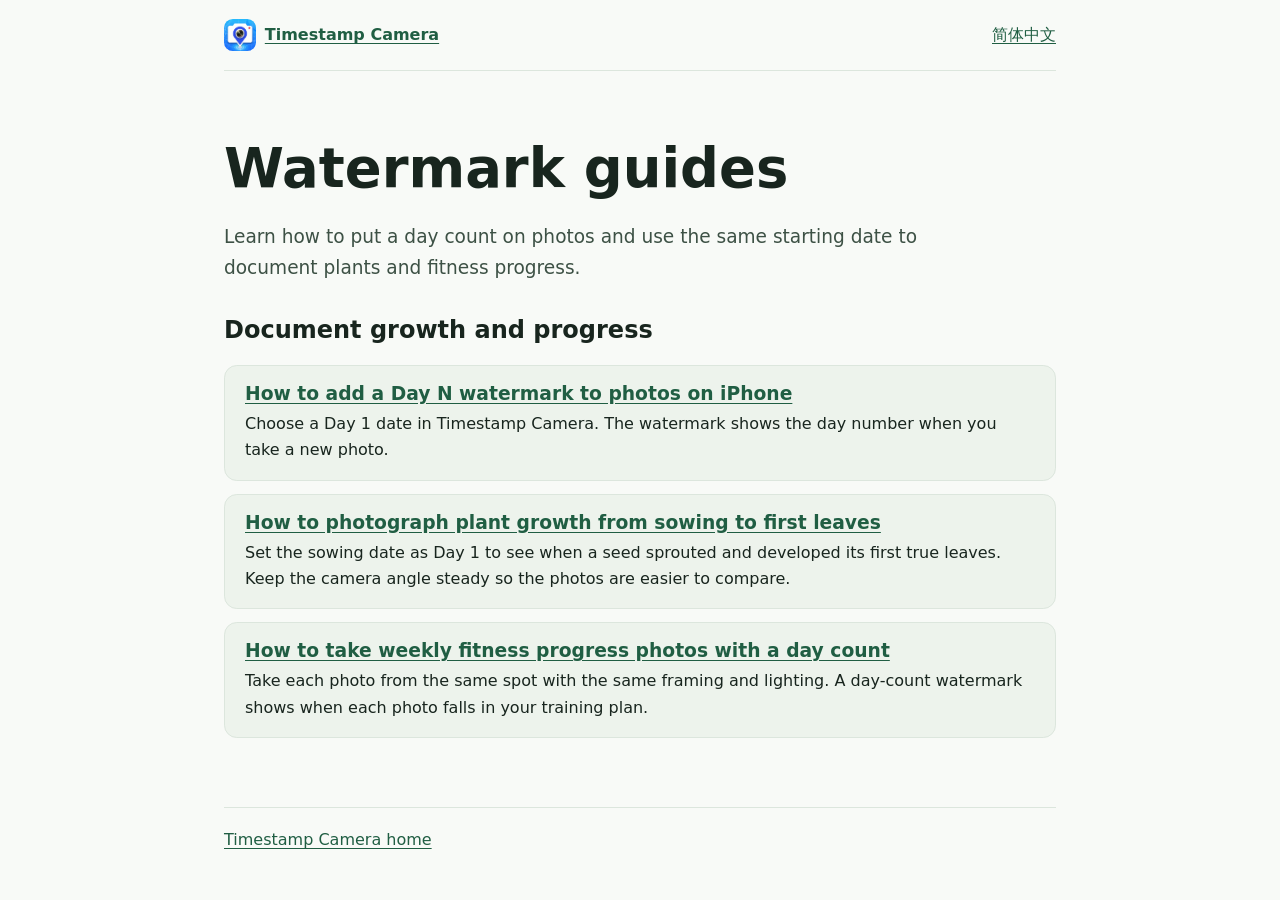
==== blog/index.html @ ebf3978f "Add bilingual day-count watermark guides" ====
<!doctype html>
<html lang="en">
<head>
  <meta charset="utf-8">
  <meta name="viewport" content="width=device-width, initial-scale=1">
  <title>Watermark guides | Timestamp Camera</title>
  <meta name="description" content="Learn how to put a day count on photos and use the same starting date to document plants and fitness progress.">
  <link rel="canonical" href="https://camera.appro7.com/blog/">
  <link rel="alternate" hreflang="en" href="https://camera.appro7.com/blog/">
  <link rel="alternate" hreflang="zh-Hans" href="https://camera.appro7.com/zh-cn/blog/">
  <link rel="alternate" hreflang="x-default" href="https://camera.appro7.com/blog/">
  <link rel="stylesheet" href="../blog/assets/guides.css">
</head>
<body>
  <nav class="site-nav" aria-label="Site navigation">
    <a class="brand" href="../index.html"><img src="../app-icon2.jpg" width="32" height="32" alt="">Timestamp Camera</a>
    <a href="../zh-cn/blog/index.html" lang="zh-Hans" hreflang="zh-Hans">简体中文</a>
  </nav>
  <main>


    <header><h1>Watermark guides</h1><p class="lead">Learn how to put a day count on photos and use the same starting date to document plants and fitness progress.</p></header>
    <section><h2>Document growth and progress</h2>
<div class="guide-card"><h3><a href="./day-counter-watermark/index.html">How to add a Day N watermark to photos on iPhone</a></h3><p>Choose a Day 1 date in Timestamp Camera. The watermark shows the day number when you take a new photo.</p></div>
<div class="guide-card"><h3><a href="./plant-growth-photos/index.html">How to photograph plant growth from sowing to first leaves</a></h3><p>Set the sowing date as Day 1 to see when a seed sprouted and developed its first true leaves. Keep the camera angle steady so the photos are easier to compare.</p></div>
<div class="guide-card"><h3><a href="./fitness-progress-photos/index.html">How to take weekly fitness progress photos with a day count</a></h3><p>Take each photo from the same spot with the same framing and lighting. A day-count watermark shows when each photo falls in your training plan.</p></div></section>

  </main>
  <footer><a href="../index.html">Timestamp Camera home</a></footer>
</body>
</html>
---- blog/assets/guides.css ----
:root {
  color-scheme: light;
  font-family: system-ui, sans-serif;
  color: #18251e;
  background: #f8faf7;
  line-height: 1.65;
}
* { box-sizing: border-box; }
body { margin: 0; }
a { color: #205e43; text-underline-offset: .18em; }
a:hover { color: #143c2a; }
a:focus-visible { outline: 2px solid #205e43; outline-offset: 4px; }
.site-nav, main, footer { width: min(100% - 2rem, 52rem); margin-inline: auto; }
.site-nav {
  display: flex;
  justify-content: space-between;
  align-items: center;
  flex-wrap: wrap;
  gap: .75rem;
  padding-block: 1.2rem;
  border-bottom: 1px solid #dce6dd;
}
.brand { display: flex; align-items: center; gap: .55rem; font-weight: 700; }
.brand img { border-radius: .55rem; }
main { padding-block: clamp(1.6rem, 5vw, 3.5rem); }
h1, h2, h3 { line-height: 1.25; text-wrap: balance; }
h1 { font-size: clamp(2rem, 5.5vw, 3.4rem); margin: .5rem 0 1rem; }
h2 { margin-top: 2rem; }
.lead { font-size: 1.16rem; color: #3d5145; }
article > p, article > ol, article > ul, .lead { max-width: 67ch; }
li + li { margin-top: .55rem; }
figure { margin: 1.5rem 0; }
figure img { display: block; max-width: 100%; height: auto; border-radius: .8rem; }
figcaption { margin-top: .5rem; color: #4a5c51; font-size: .92rem; }
.example, .guide-card { background: #edf3ec; border: 1px solid #dce6dd; border-radius: .8rem; padding: 1rem 1.25rem; }
.guide-card { margin-block: .8rem; }
.guide-card h3 { margin: 0 0 .35rem; }
.guide-card p, .example p { margin: 0; }
.example p + p { margin-top: .6rem; }
footer { padding-block: 1.2rem 2rem; border-top: 1px solid #dce6dd; }
.watermark-sample img { width: min(100%, 16rem); }
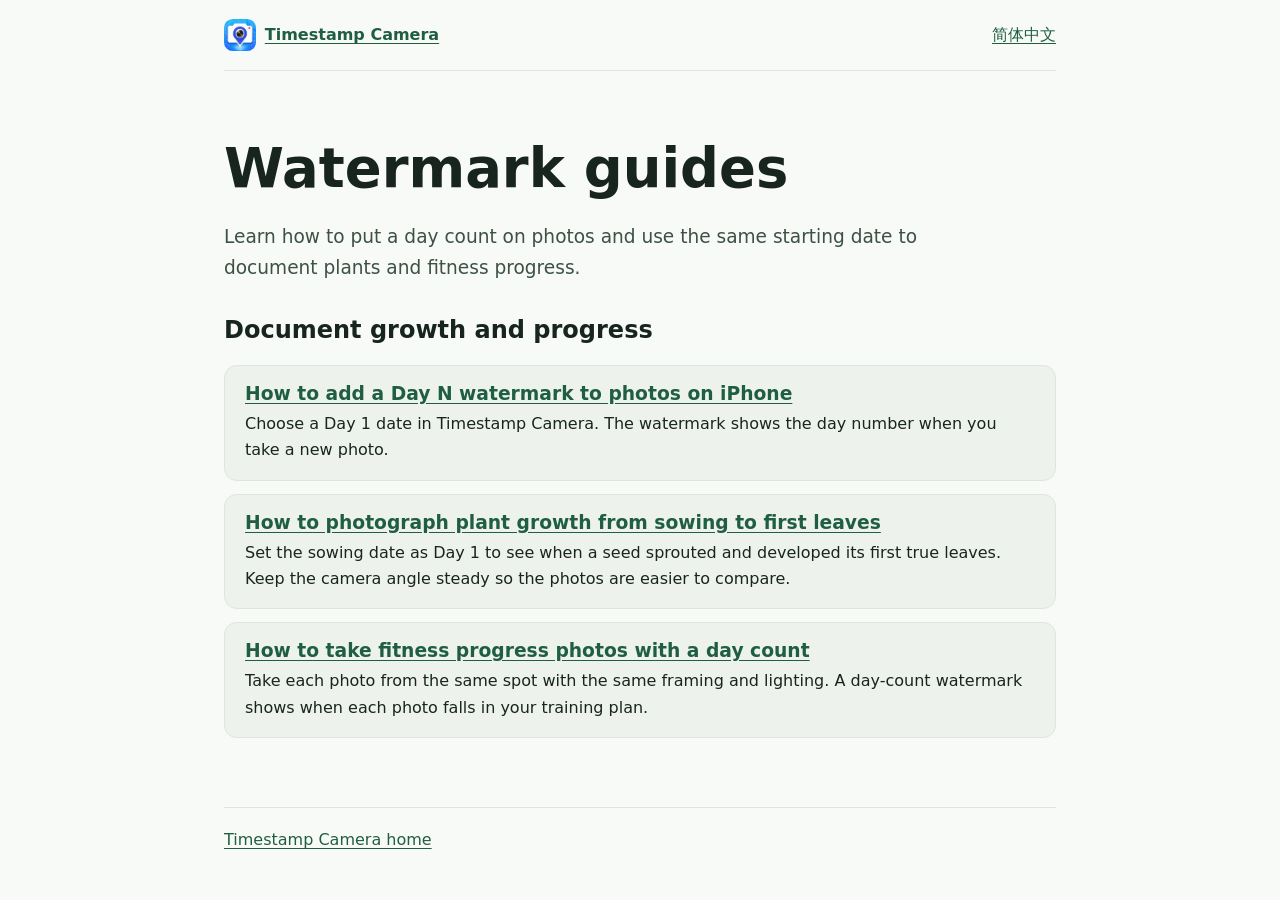
==== commit a081f126: "Show long-term changes in fitness progress example" ====
--- a/blog/index.html
+++ b/blog/index.html
@@ -23,7 +23,7 @@
     <section><h2>Document growth and progress</h2>
 <div class="guide-card"><h3><a href="./day-counter-watermark/index.html">How to add a Day N watermark to photos on iPhone</a></h3><p>Choose a Day 1 date in Timestamp Camera. The watermark shows the day number when you take a new photo.</p></div>
 <div class="guide-card"><h3><a href="./plant-growth-photos/index.html">How to photograph plant growth from sowing to first leaves</a></h3><p>Set the sowing date as Day 1 to see when a seed sprouted and developed its first true leaves. Keep the camera angle steady so the photos are easier to compare.</p></div>
-<div class="guide-card"><h3><a href="./fitness-progress-photos/index.html">How to take weekly fitness progress photos with a day count</a></h3><p>Take each photo from the same spot with the same framing and lighting. A day-count watermark shows when each photo falls in your training plan.</p></div></section>
+<div class="guide-card"><h3><a href="./fitness-progress-photos/index.html">How to take fitness progress photos with a day count</a></h3><p>Take each photo from the same spot with the same framing and lighting. A day-count watermark shows when each photo falls in your training plan.</p></div></section>
 
   </main>
   <footer><a href="../index.html">Timestamp Camera home</a></footer>
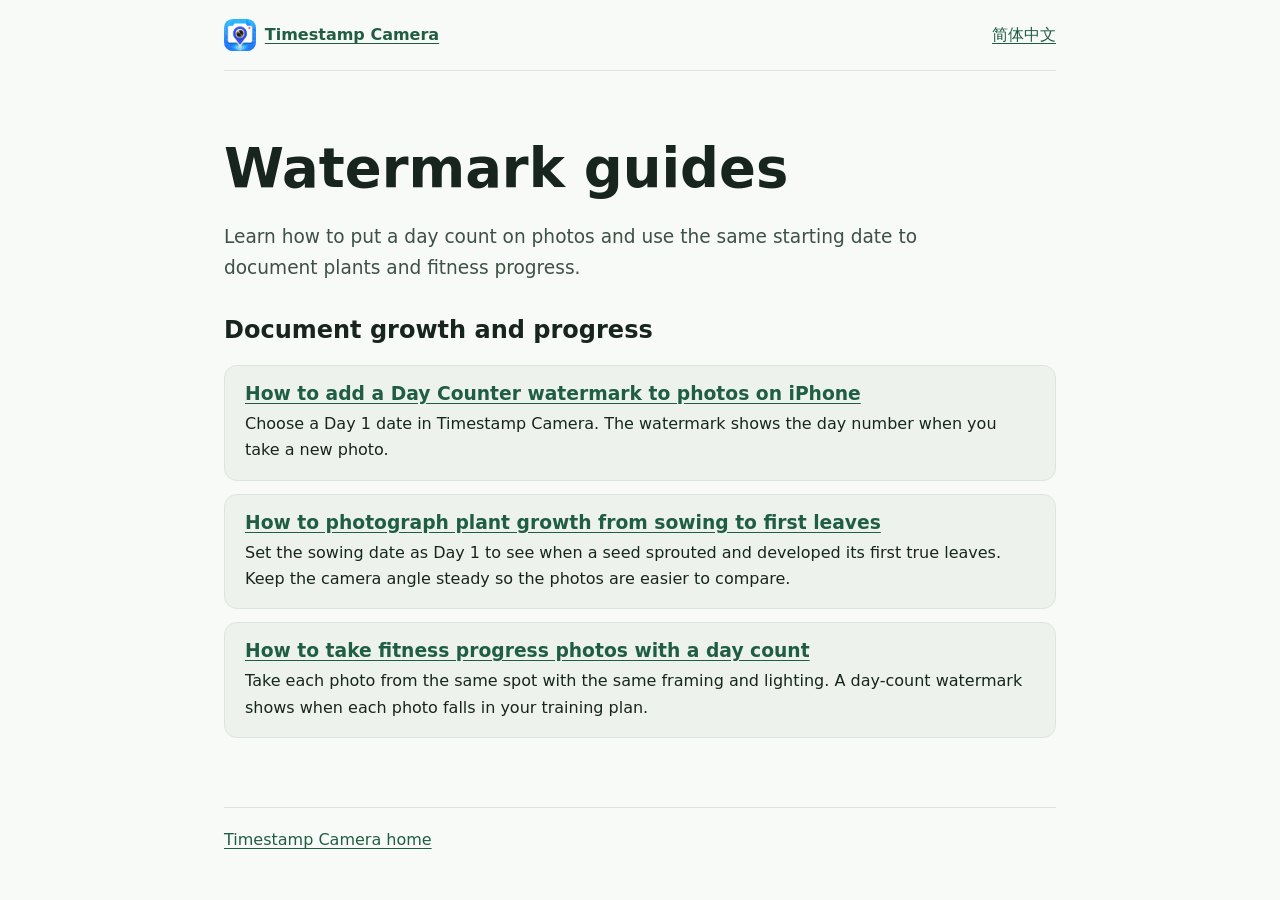
==== commit 33d4f91a: "Use the Day Counter name in English guides" ====
--- a/blog/index.html
+++ b/blog/index.html
@@ -21,7 +21,7 @@
 
     <header><h1>Watermark guides</h1><p class="lead">Learn how to put a day count on photos and use the same starting date to document plants and fitness progress.</p></header>
     <section><h2>Document growth and progress</h2>
-<div class="guide-card"><h3><a href="./day-counter-watermark/index.html">How to add a Day N watermark to photos on iPhone</a></h3><p>Choose a Day 1 date in Timestamp Camera. The watermark shows the day number when you take a new photo.</p></div>
+<div class="guide-card"><h3><a href="./day-counter-watermark/index.html">How to add a Day Counter watermark to photos on iPhone</a></h3><p>Choose a Day 1 date in Timestamp Camera. The watermark shows the day number when you take a new photo.</p></div>
 <div class="guide-card"><h3><a href="./plant-growth-photos/index.html">How to photograph plant growth from sowing to first leaves</a></h3><p>Set the sowing date as Day 1 to see when a seed sprouted and developed its first true leaves. Keep the camera angle steady so the photos are easier to compare.</p></div>
 <div class="guide-card"><h3><a href="./fitness-progress-photos/index.html">How to take fitness progress photos with a day count</a></h3><p>Take each photo from the same spot with the same framing and lighting. A day-count watermark shows when each photo falls in your training plan.</p></div></section>
 
